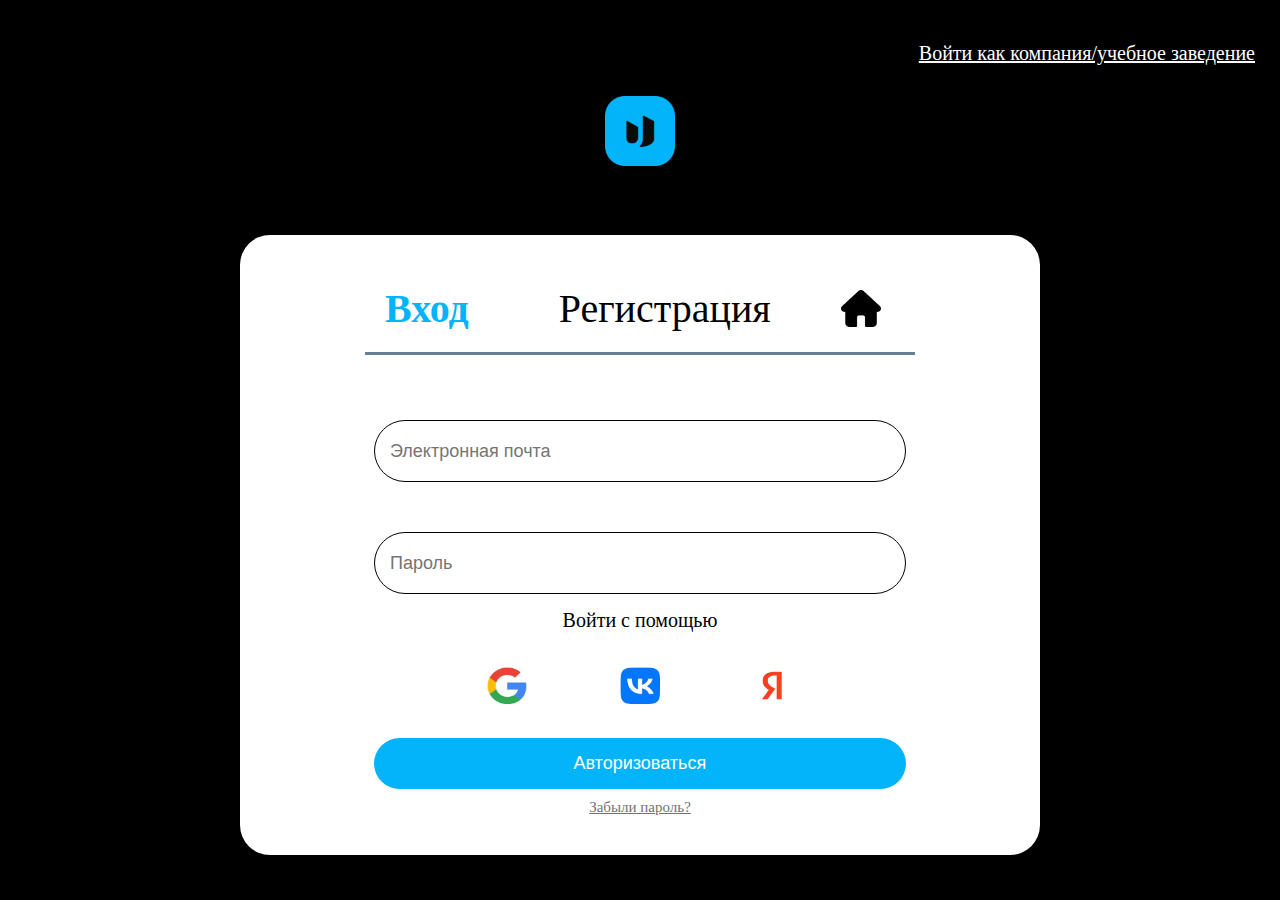
==== DvishIt/html/authorization-user.html @ 5946481c "Add files via upload" ====
<!DOCTYPE html>
<html>
<head>
	<meta charset="utf-8">
	<meta name="viewport" content="width=device-width, initial-scale=1">
	<title>Вход</title>
	<link rel="stylesheet" type="text/css" href="../css/main.css">
</head>
<body>
<div class="wrapper">
	<div class="educational-company">
	<a  href="authorization.html">Войти как компания/учебное заведение</a>
	</div>
	<img class="logo-auth" src="../img/Logo-1.png">
	<div class="form-auth-user">
		<div class="nav-links">
		<span class="nav-links-active">Вход</span><span>Регистрация</span><img class="icon" src="../img/home.png">
		</div>
	<form action="" method="">
		<input class="email" type="email" name="" placeholder="Электронная почта">
		<input class="password" type="password" name="" placeholder="Пароль">
		<span class="icon-text">Войти с помощью</span>
		<div class="icons">
		<a href="#"><img class="icon" src="../img/google.jpg"></a>
		<a href="#"><img class="icon" src="../img/vk.jpg"></a>
		<a href="#"><img class="icon" src="../img/index.jpg"></a>
		</div>
		<input class="button-input" type="submit" name="" value="Авторизоваться">
	    <div class="forget-password">
	      <a href="#">Забыли пароль?</a>
	    </div>
	</form>
	</div>
</div>
</body>
</html>
---- DvishIt/css/main.css ----
html, body {
  margin: 0;
  padding: 0;
}

body{
  background-image: url("../img/cover.png");
}

a {
  text-decoration: none;
}

.sectionA{
  width: 55%;
  min-height: 100vh;
  float: left;
  background-color: #0C0B0B;
}

.sectionB{
  width: 45%;
  min-height: 100vh;
  float: right;
}

/* ========== content =========*/

h1{
  font-family: Bebas Neue;
  color: white;
}

.heading{
  font-weight: 400px;
  font-size: 100px;
  text-align: center;
  margin-top: 60px;
}

p{
  font-family: Inter;
  font-size: 18px;
  font-weight: 500;
}

.text-main{
  margin-top: 100px;
  line-height: 21.78px;
  text-align: center;
  color: #737373;
}

.logo-main{
  display: block;
  margin: auto;
  margin-top: 170px;
  width: 70px;
  height: 70px;
  padding: 19.66px 20.84px 19.08px 21.5px;
}

.logo-auth{
  display: block;
  margin: auto;
  margin-top: 50px;
  margin-bottom: 50px;
  width: 70px;
  height: 70px;
  padding: 19.66px 20.84px 19.08px 21.5px;
}

.logo-reg{
  display: block;
  margin: auto;
  margin-top: 50px;
  margin-bottom: 15px;
  width: 70px;
  height: 70px;
  padding: 19.66px 20.84px 19.08px 21.5px;
}

.button-reg-main{
  margin-top: 80px;
  display: flex;
  justify-content: center;
  align-items: center;
}

.button-reg-main a{
  text-align: center;
  width: 300px;
  border-radius: 12.55px;
  font-family: Inter;
  padding: 20px;
  color: white;
  font-size: 16px;
  transition: 0.3s;
  background-color: #03B4FB;
}

.button-reg-main a:hover{
  background-color: #0d6f97;
  color: #b7b7b7;
}

.button-login-main{
  margin-top: 30px;
  display: flex;
  justify-content: center;
  align-items: center;
}

.button-login-main a{
  text-align: center;
  border-radius: 12.55px;
  font-family: Inter;
  color: #737373;
  font-size: 16px;
  transition: 0.3s;
}

.cart-img{
  float: right;
  display: block;
  margin: auto;
  margin-top: 150px;
  width: 700px;
  height: 700px;
  border-radius: 50px;
}

/* ========== content-2 =========*/

.wrapper {
  max-width: 1400px;
  min-height: 100vh;
  margin: 0 auto;
  padding-left: 25px;
  padding-right: 25px;
  background-color: black;
}

.educational-company{
  display: flex;
  position: relative;
  text-align: center;
  justify-content: right;
  top: 40px;
}

.educational-company a{
  text-decoration: underline;
  font-family: Montserrat;
  font-size: 20px;
  line-height: 26.35px;
  color: white;
}

.form-auth{
  display: flex;
  flex-direction: column;
  align-items: center;
  margin: auto;
  background-color: white;
  width: 800px;
  height: 550px;
  border-radius: 30px;
}

.form-reg{
  display: flex;
  flex-direction: column;
  align-items: center;
  margin: auto;
  background-color: white;
  width: 800px;
  height: 770px;
  border-radius: 30px;
}

.form-auth-user{
  display: flex;
  flex-direction: column;
  align-items: center;
  margin: auto;
  background-color: white;
  width: 800px;
  height: 620px;
  border-radius: 30px;
}

.form-reg-user{
  display: flex;
  flex-direction: column;
  align-items: center;
  margin: auto;
  background-color: white;
  width: 800px;
  height: 770px;
  border-radius: 30px;
}

.icon-text{
  text-align: center;
  font-size: 20px;
  padding: 15px;
}

.icon{
  width: 40px;
  height: 37px;
}

.icons{
  display: flex;
  justify-content: space-evenly;
  padding: 20px;
}

.nav-links {
  display: flex;
  width: 550px;
  margin-bottom: 65px;
  margin-top: 30px;
  align-items: center;
  border-bottom: 3px solid #657E92;
}

.nav-links-reg {
  display: flex;
  width: 550px;
  margin-bottom: 10px;
  margin-top: 30px;
  align-items: center;
  border-bottom: 3px solid #657E92;
}

.nav-links span{
  font-size: 40px;
  padding: 20px;
  margin-right: 50px;
}

.nav-links-reg span{
  font-size: 40px;
  padding: 20px;
  margin-right: 50px;
}

.nav-links-active{
  color: #03B4FB;
  font-weight: 700;
}

label{
  font-size: 20px;
  padding: 10px;
  font-family: Montserrat;
}

form {
  display: flex;
  flex-direction: column;
  justify-content: center;
}

.form-auth .password{
  margin-top: 50px;
}

.form-auth-user .password{
  margin-top: 50px;
}
.form-auth-user .button-input{
  margin-top: 10px;
}

.form-reg-user input{
  margin-top: 10px;
}
.form-reg-user form{
  align-items: center;
}

.form-reg input{
  margin-top: 15px;
}
.form-reg form{
  align-items: center;
}
.form-reg .button-input{
  margin-top: 30px;
}

.email{
  width: 500px;
  height: 30px;
  padding: 15px;
  font-size: 18px;
  border: 1px solid;
  border-radius: 100px;
}

.password{
  width: 500px;
  height: 30px;
  padding: 15px;
  font-size: 18px;
  border: 1px solid;
  border-radius: 100px;
}

.fio{
  width: 500px;
  height: 30px;
  padding: 15px;
  font-size: 18px;
  border: 1px solid;
  border-radius: 100px;
}

.phone{
  width: 500px;
  height: 30px;
  padding: 15px;
  font-size: 18px;
  border: 1px solid;
  border-radius: 100px;
}

.code{
  width: 500px;
  height: 30px;
  padding: 15px;
  font-size: 18px;
  border: 1px solid;
  border-radius: 100px;
}

.password-double{
  width: 500px;
  height: 30px;
  padding: 15px;
  font-size: 18px;
  border: 1px solid;
  border-radius: 100px;
}

  .custom-radio {
    position: absolute;
    z-index: -1;
    opacity: 0;
  }
  .custom-radio+label {
    display: inline-flex;
    align-items: center;
    user-select: none;
  }
  .custom-radio+label::before {
    content: '';
    display: inline-block;
    width: 1em;
    height: 1em;
    flex-shrink: 0;
    flex-grow: 0;
    border: 1px solid #adb5bd;
    border-radius: 50%;
    margin-right: 0.5em;
    background-repeat: no-repeat;
    background-position: center center;
    background-size: 50% 50%;
  }
  .custom-radio:not(:disabled):not(:checked)+label:hover::before {
    border-color: #03B4FB;
  }
  .custom-radio:not(:disabled):active+label::before {
    background-color: #03B4FB;
    border-color: #03B4FB;
  }
  .custom-radio:focus+label::before {
    box-shadow: 0 0 0 0.2rem rgba(0, 123, 255, 0.25);
  }
  .custom-radio:focus:not(:checked)+label::before {
    border-color: #03B4FB;
  }
  .custom-radio:checked+label::before {
    border-color: #03B4FB;
    background-color: #03B4FB;
    background-image: url("data:image/svg+xml,%3csvg xmlns='http://www.w3.org/2000/svg' viewBox='-4 -4 8 8'%3e%3ccircle r='3' fill='%23fff'/%3e%3c/svg%3e");
  }
  .custom-radio:disabled+label::before {
    background-color: #03B4FB;
  }

.checkboxs{
  display: flex;
  align-items: baseline;
}

input:focus{
  outline: none;
}

.button-input{
  padding: 15px;
  margin-top: 60px;
  width: 531.6px;
  background-color: #03B4FB;
  color: white;
  transition: 0.3s;
  border-radius: 100px;
  font-size: 18px;
  border: none;
}

.button-input-code{
  padding: 15px;
  width: 331.6px;
  background-color: #03B4FB;
  color: white;
  transition: 0.3s;
  border-radius: 100px;
  font-size: 18px;
  border: none;
}

.button-input:hover{
  background-color: #0d6f97;
  color: #b7b7b7;
  cursor: pointer;
}

.button-input-code:hover{
  background-color: #0d6f97;
  color: #b7b7b7;
  cursor: pointer;
}

.forget-password{
  display: flex;
  text-align: center;
  justify-content: center;
  margin-top: 10px;
}

.forget-password a{
  text-decoration: underline;
  font-family: Montserrat;
  font-size: 15px;
  color: #737373;
}
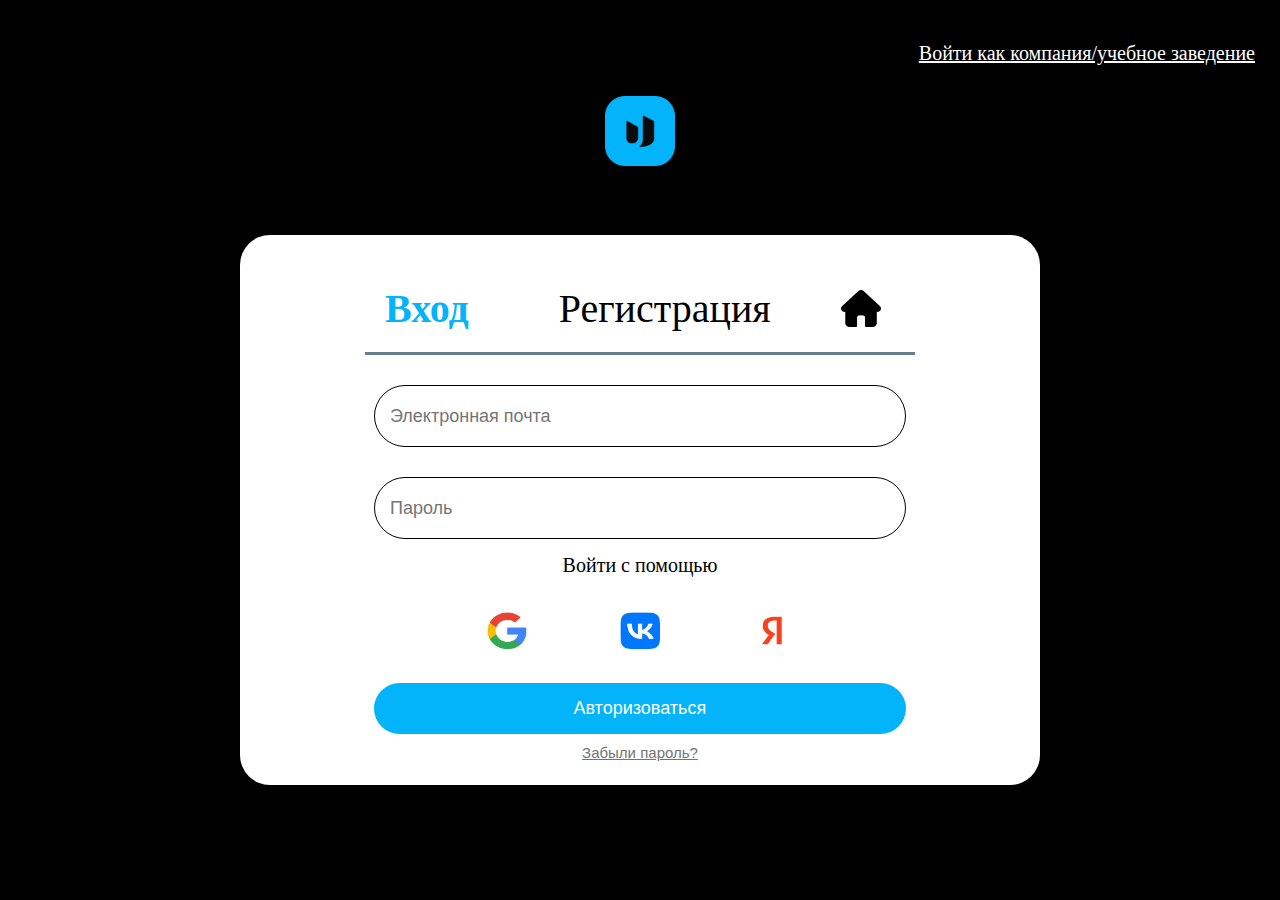
==== commit c8837510: "Add files via upload" ====
--- a/DvishIt/html/authorization-user.html
+++ b/DvishIt/html/authorization-user.html
@@ -13,7 +13,7 @@
 	</div>
 	<img class="logo-auth" src="../img/Logo-1.png">
 	<div class="form-auth-user">
-		<div class="nav-links">
+		<div class="nav-links-user">
 		<span class="nav-links-active">Вход</span><span>Регистрация</span><img class="icon" src="../img/home.png">
 		</div>
 	<form action="" method="">
--- a/DvishIt/css/main.css
+++ b/DvishIt/css/main.css
@@ -22,6 +22,113 @@
   width: 45%;
   min-height: 100vh;
   float: right;
+}
+
+.wrapper {
+  max-width: 1400px;
+  min-height: 100vh;
+  margin: 0 auto;
+  padding-left: 25px;
+  padding-right: 25px;
+  background-color: black;
+}
+
+.wrapper-menu {
+  display: flex;
+  justify-content: center;
+  max-width: 1400px;
+  min-height: 91vh;
+  margin: 0 auto;
+  padding-left: 25px;
+  padding-right: 25px;
+  background-color: white;
+}
+
+/* ========== header =========*/
+
+header {
+  height: 58px;
+  padding: 15px 40px;
+  background-color: white;
+  transition: all 0.25s ease;
+  display: flex;
+  border-bottom: 2px solid #03B4FB;
+}
+
+.icon-profile{
+  height: 49px;
+  width: 49px;
+}
+
+.icon-messege{
+  height: 38px;
+  width: 45px;
+}
+
+.logo{
+  width: 50px;
+  height: 50px;
+}
+
+nav {
+  display: flex;
+  align-items: center;
+  justify-content: space-between;
+  width: 100%;
+}
+
+nav ul {
+  display: flex;
+  flex-wrap: wrap;
+  justify-content: flex-start;
+  margin: 0 auto;
+  width: 100%;
+}
+
+nav li {
+  list-style-type: none;
+}
+
+nav li a {
+  margin: 0 50px;
+  padding: 10px 5px 15px 5px;
+  text-transform: uppercase;
+  letter-spacing: 0.05rem;
+  color: black;
+  font-family: Montserrat;
+  font-size: 18px;
+  text-align: center;
+  transition: 0.3s;
+}
+
+nav li a:hover {
+  color: #03B4FB;
+}
+
+.nav-logo{
+  width: 150px;
+  display: flex;
+  justify-content: flex-end;
+}
+
+.nav-link-main {
+  color: #03B4FB;
+  font-weight: 700;
+}
+
+.user-details span {
+  margin-left: 20px;
+  padding: 0 15px 0px 15px;
+}
+
+.user-details{
+  width: 250px;
+  display: flex;
+  align-items: center;
+}
+
+.user-details span:hover {
+  cursor: pointer;
 }
 
 /* ========== content =========*/
@@ -132,15 +239,6 @@
 
 /* ========== content-2 =========*/
 
-.wrapper {
-  max-width: 1400px;
-  min-height: 100vh;
-  margin: 0 auto;
-  padding-left: 25px;
-  padding-right: 25px;
-  background-color: black;
-}
-
 .educational-company{
   display: flex;
   position: relative;
@@ -186,7 +284,7 @@
   margin: auto;
   background-color: white;
   width: 800px;
-  height: 620px;
+  height: 550px;
   border-radius: 30px;
 }
 
@@ -227,6 +325,15 @@
   border-bottom: 3px solid #657E92;
 }
 
+.nav-links-user {
+  display: flex;
+  width: 550px;
+  margin-bottom: 30px;
+  margin-top: 30px;
+  align-items: center;
+  border-bottom: 3px solid #657E92;
+}
+
 .nav-links-reg {
   display: flex;
   width: 550px;
@@ -242,6 +349,12 @@
   margin-right: 50px;
 }
 
+.nav-links-user span{
+  font-size: 40px;
+  padding: 20px;
+  margin-right: 50px;
+}
+
 .nav-links-reg span{
   font-size: 40px;
   padding: 20px;
@@ -270,7 +383,7 @@
 }
 
 .form-auth-user .password{
-  margin-top: 50px;
+  margin-top: 30px;
 }
 .form-auth-user .button-input{
   margin-top: 10px;
@@ -446,7 +559,40 @@
 
 .forget-password a{
   text-decoration: underline;
-  font-family: Montserrat;
+  font-family: "Montserrat", sans-serif;
   font-size: 15px;
   color: #737373;
+}
+
+/* ========== content-3 =========*/
+
+.panel{
+  width: 1330px;
+  height: 450px;
+  border-radius: 100px;
+  background-color: #33C3FC;
+  margin-top: 30px;
+}
+
+.img-panel{
+  width: 1330px;
+  height: 450px;
+  border-radius: 100px;
+  box-shadow: 0px 5.02px 5.02px 0px #00000040;
+}
+
+.text-panel{
+  display: flex;
+  position: absolute;
+  top: 270px;
+  z-index: 100;
+  color: white;
+  font-family:"Inter", sans-serif;
+  font-size: 50px;
+  font-weight: 700;
+  text-shadow: 0px 5.02px 5.02px #00000040;
+}
+
+.text-panel span{
+  margin-left: 150px;
 }